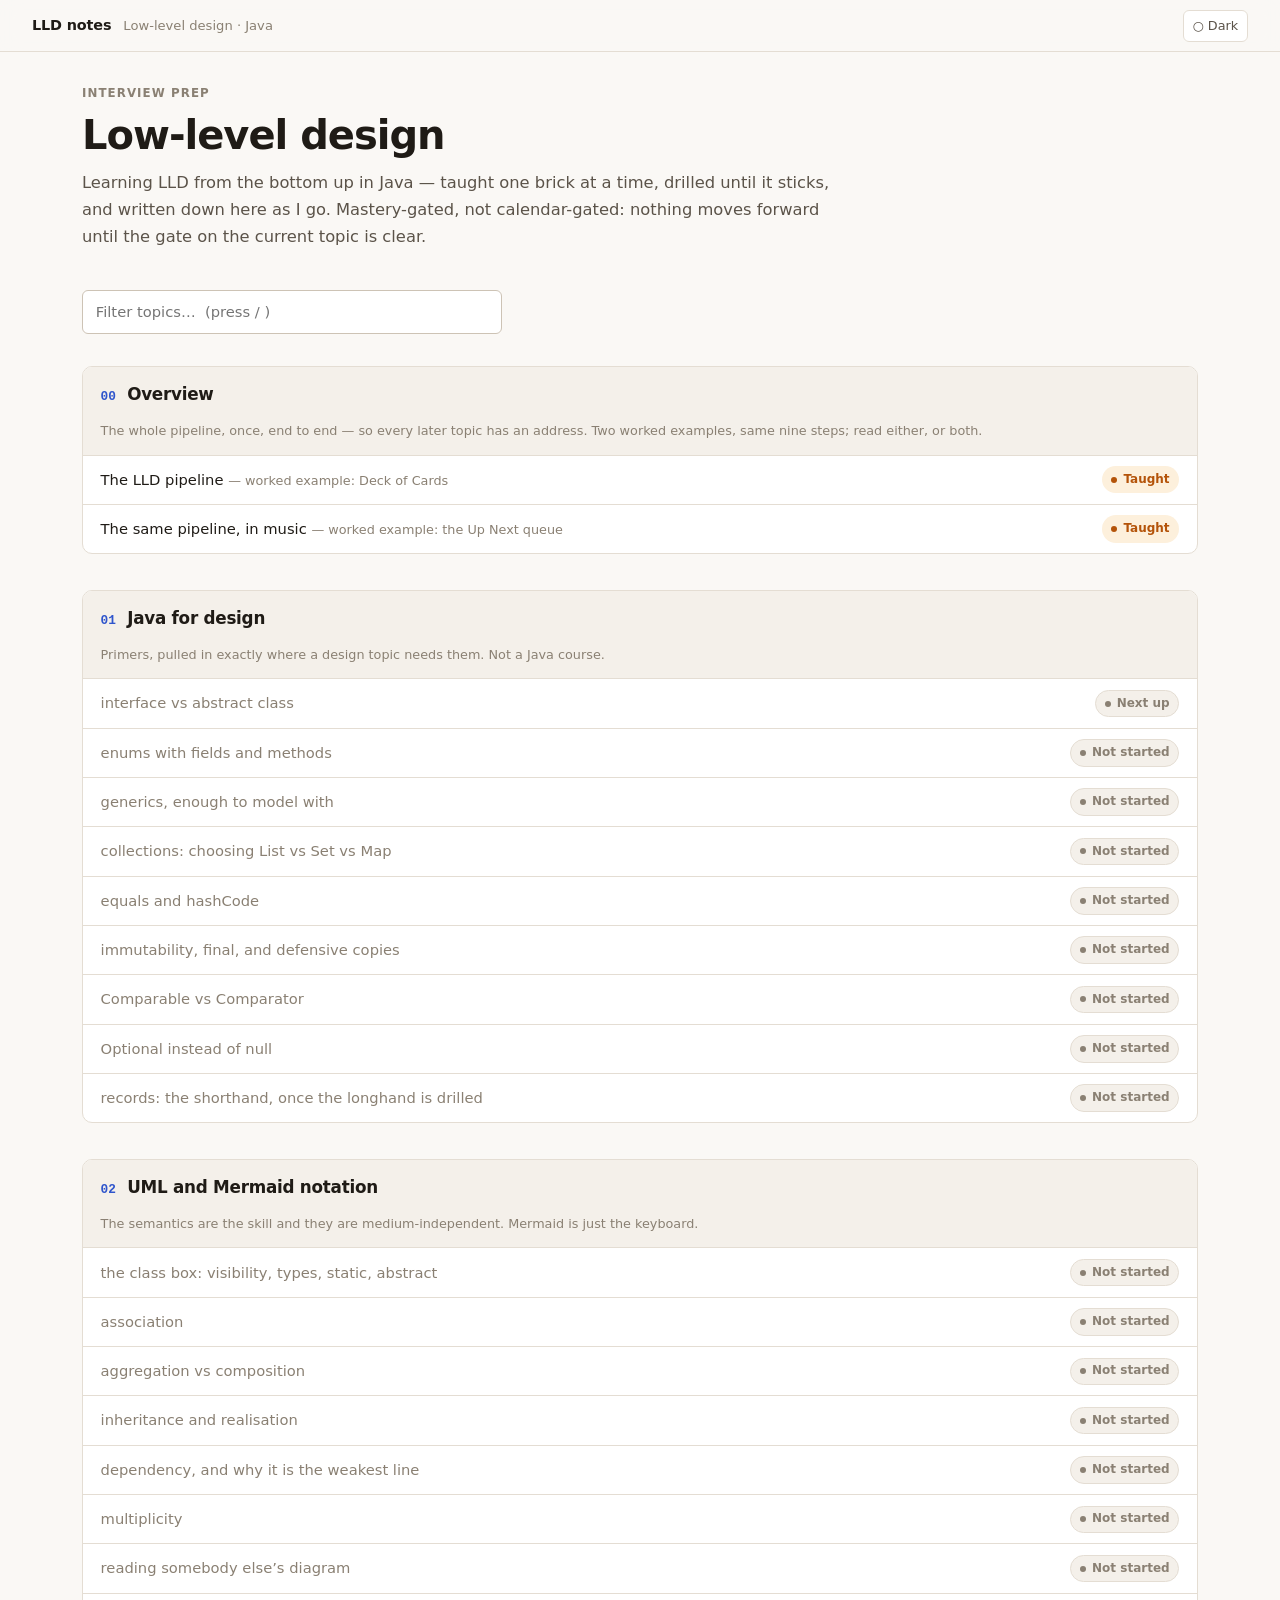
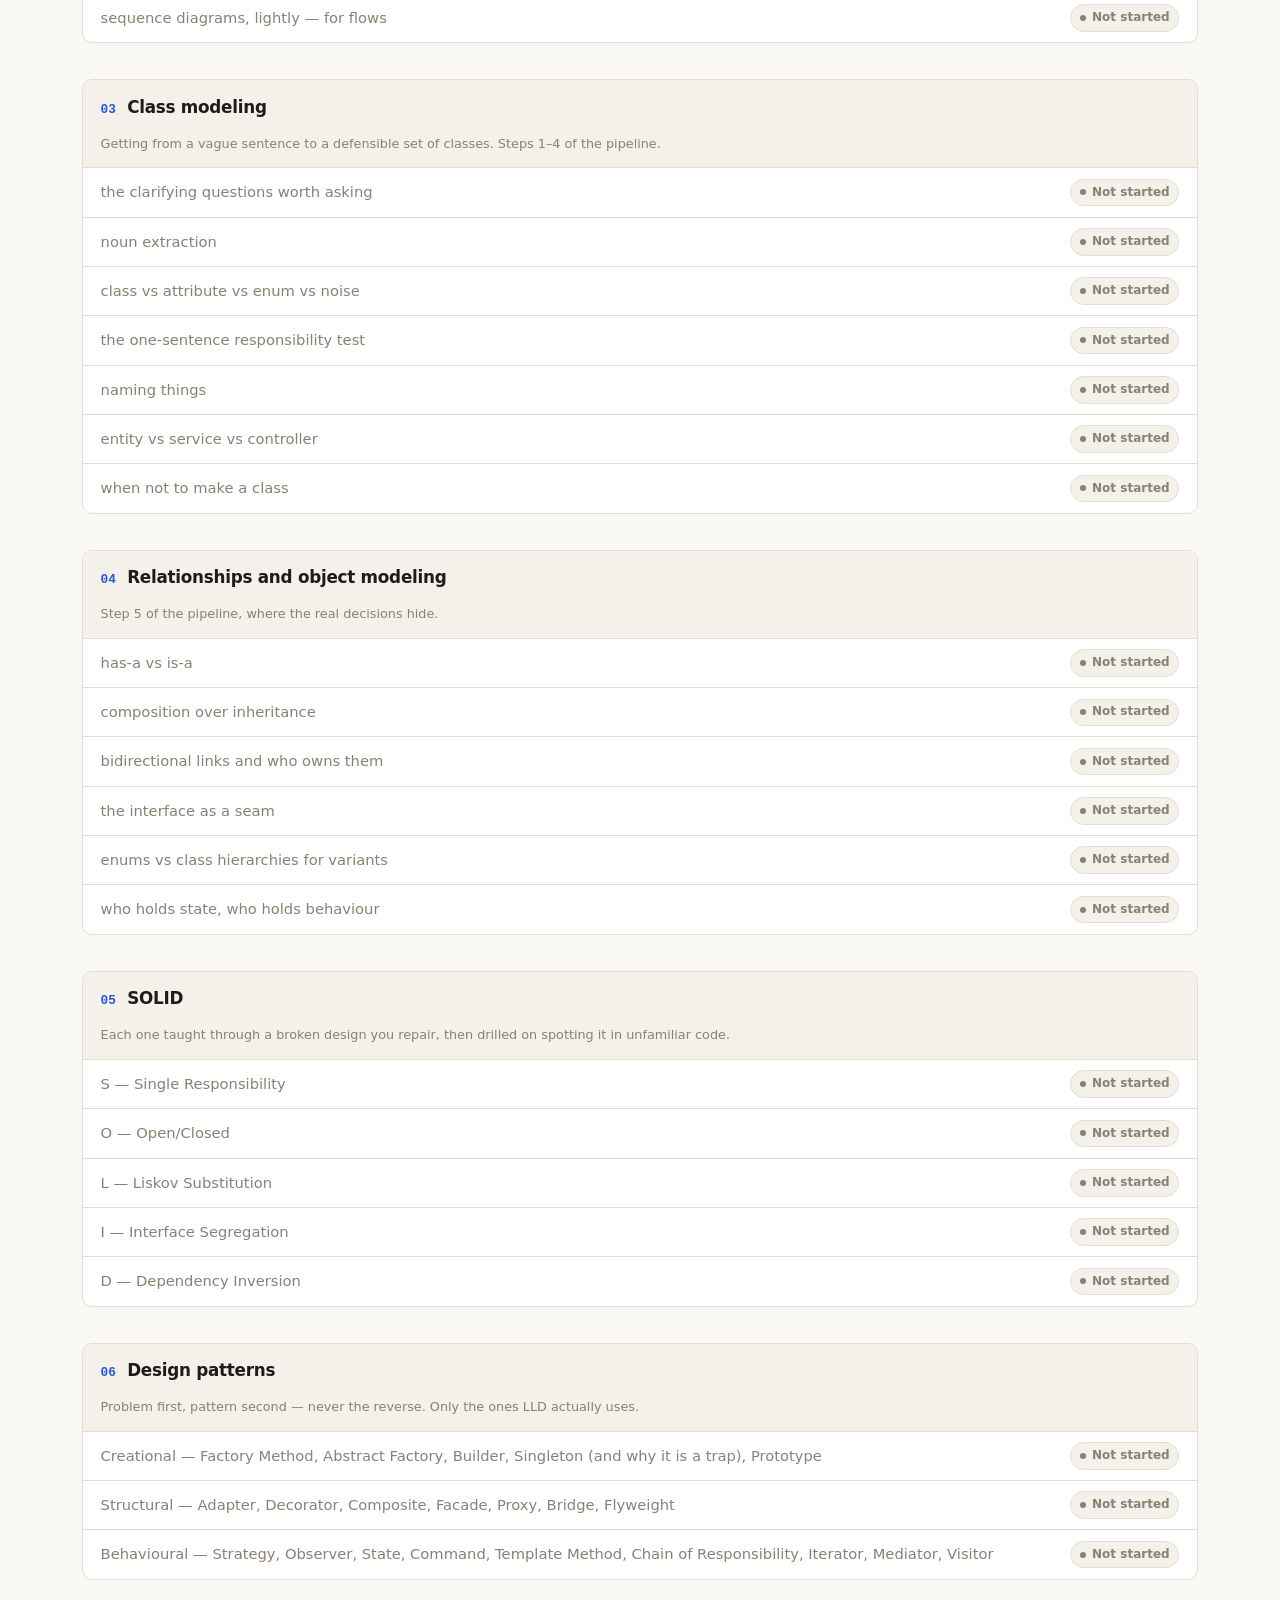
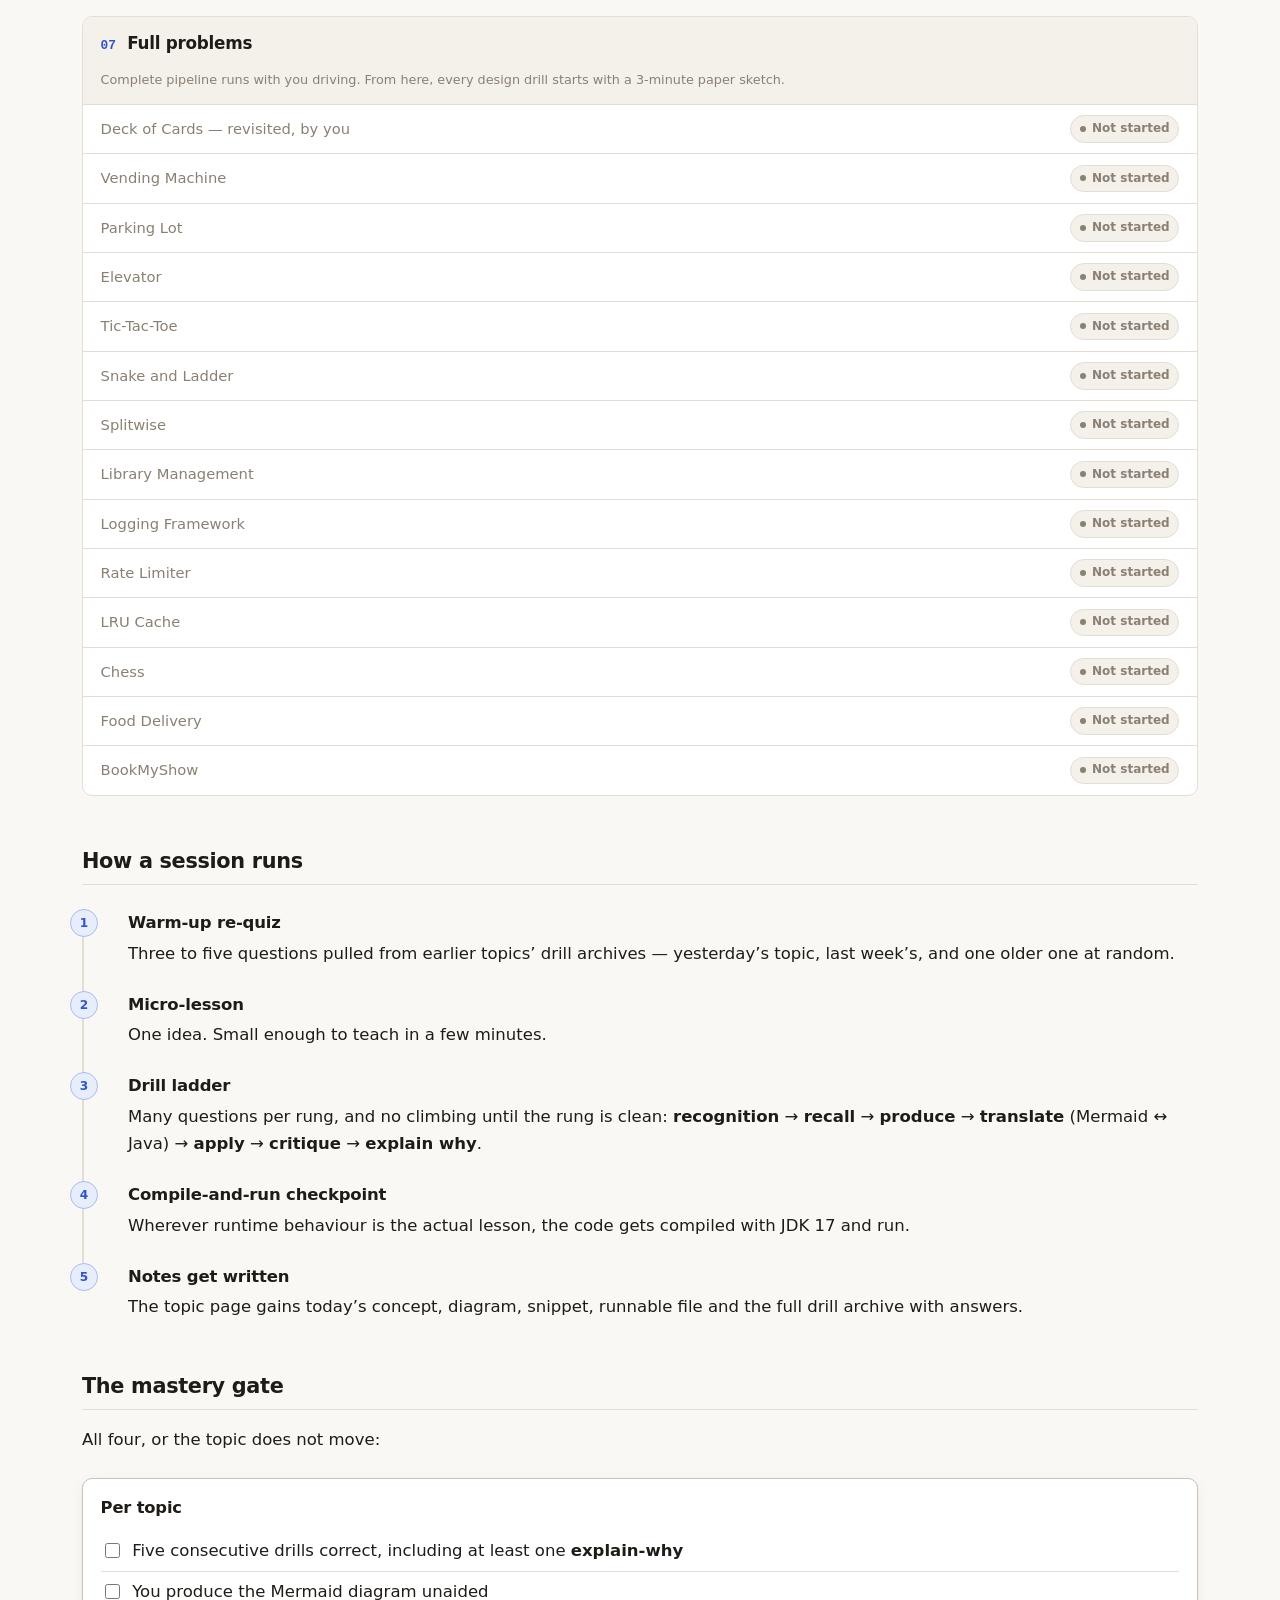
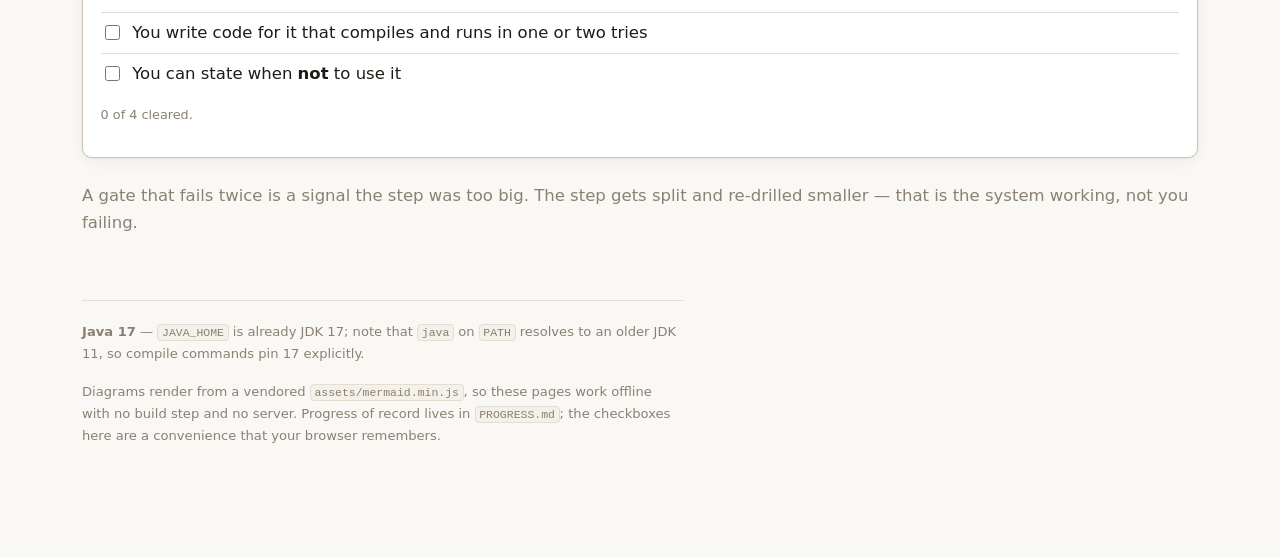
==== interview-prep/system-design/index.html @ ef67a113 "Add LLD notes as a static site Low-level design notes in Java, written to be read offline and served" ====
<!DOCTYPE html>
<html lang="en">
<head>
<meta charset="utf-8">
<meta name="viewport" content="width=device-width, initial-scale=1">
<title>LLD Notes</title>
<link rel="stylesheet" href="assets/notes.css">
</head>
<body>

<nav class="topbar">
  <a class="home" href="index.html">LLD notes</a>
  <span class="crumb">Low-level design &middot; Java</span>
  <span class="spacer"></span>
  <button class="iconbtn" data-theme-toggle type="button">&#9675; Dark</button>
</nav>

<div class="wrap">

  <header class="hero">
    <div class="eyebrow">Interview prep</div>
    <h1>Low-level design</h1>
    <p>Learning LLD from the bottom up in Java &mdash; taught one brick at a time, drilled until it
    sticks, and written down here as I go. Mastery-gated, not calendar-gated: nothing moves forward
    until the gate on the current topic is clear.</p>
  </header>

  <div class="searchwrap">
    <input type="search" id="topicSearch" placeholder="Filter topics&hellip;  (press / )" autocomplete="off">
  </div>
  <p class="search-empty">No topic matches that.</p>

  <section class="module">
    <header>
      <span class="mnum">00</span>
      <h2 id="overview">Overview</h2>
      <span class="mnote">The whole pipeline, once, end to end &mdash; so every later topic has an address. Two worked examples, same nine steps; read either, or both.</span>
    </header>
    <ul class="topics">
      <li>
        <a href="00-overview/lld-process-map.html">
          <span class="tname">The LLD pipeline <span class="tnote">&mdash; worked example: Deck of Cards</span></span>
          <span class="chip chip-learning">Taught</span>
        </a>
      </li>
      <li>
        <a href="00-overview/music-queue.html">
          <span class="tname">The same pipeline, in music <span class="tnote">&mdash; worked example: the Up Next queue</span></span>
          <span class="chip chip-learning">Taught</span>
        </a>
      </li>
    </ul>
  </section>

  <section class="module">
    <header>
      <span class="mnum">01</span>
      <h2 id="java-for-design">Java for design</h2>
      <span class="mnote">Primers, pulled in exactly where a design topic needs them. Not a Java course.</span>
    </header>
    <ul class="topics">
      <li><span class="pending"><span class="tname">interface vs abstract class</span><span class="chip chip-todo">Next up</span></span></li>
      <li><span class="pending"><span class="tname">enums with fields and methods</span><span class="chip chip-todo">Not started</span></span></li>
      <li><span class="pending"><span class="tname">generics, enough to model with</span><span class="chip chip-todo">Not started</span></span></li>
      <li><span class="pending"><span class="tname">collections: choosing List vs Set vs Map</span><span class="chip chip-todo">Not started</span></span></li>
      <li><span class="pending"><span class="tname">equals and hashCode</span><span class="chip chip-todo">Not started</span></span></li>
      <li><span class="pending"><span class="tname">immutability, final, and defensive copies</span><span class="chip chip-todo">Not started</span></span></li>
      <li><span class="pending"><span class="tname">Comparable vs Comparator</span><span class="chip chip-todo">Not started</span></span></li>
      <li><span class="pending"><span class="tname">Optional instead of null</span><span class="chip chip-todo">Not started</span></span></li>
      <li><span class="pending"><span class="tname">records: the shorthand, once the longhand is drilled</span><span class="chip chip-todo">Not started</span></span></li>
    </ul>
  </section>

  <section class="module">
    <header>
      <span class="mnum">02</span>
      <h2 id="uml-and-mermaid-notation">UML and Mermaid notation</h2>
      <span class="mnote">The semantics are the skill and they are medium-independent. Mermaid is just the keyboard.</span>
    </header>
    <ul class="topics">
      <li><span class="pending"><span class="tname">the class box: visibility, types, static, abstract</span><span class="chip chip-todo">Not started</span></span></li>
      <li><span class="pending"><span class="tname">association</span><span class="chip chip-todo">Not started</span></span></li>
      <li><span class="pending"><span class="tname">aggregation vs composition</span><span class="chip chip-todo">Not started</span></span></li>
      <li><span class="pending"><span class="tname">inheritance and realisation</span><span class="chip chip-todo">Not started</span></span></li>
      <li><span class="pending"><span class="tname">dependency, and why it is the weakest line</span><span class="chip chip-todo">Not started</span></span></li>
      <li><span class="pending"><span class="tname">multiplicity</span><span class="chip chip-todo">Not started</span></span></li>
      <li><span class="pending"><span class="tname">reading somebody else&rsquo;s diagram</span><span class="chip chip-todo">Not started</span></span></li>
      <li><span class="pending"><span class="tname">sequence diagrams, lightly &mdash; for flows</span><span class="chip chip-todo">Not started</span></span></li>
    </ul>
  </section>

  <section class="module">
    <header>
      <span class="mnum">03</span>
      <h2 id="class-modeling">Class modeling</h2>
      <span class="mnote">Getting from a vague sentence to a defensible set of classes. Steps 1&ndash;4 of the pipeline.</span>
    </header>
    <ul class="topics">
      <li><span class="pending"><span class="tname">the clarifying questions worth asking</span><span class="chip chip-todo">Not started</span></span></li>
      <li><span class="pending"><span class="tname">noun extraction</span><span class="chip chip-todo">Not started</span></span></li>
      <li><span class="pending"><span class="tname">class vs attribute vs enum vs noise</span><span class="chip chip-todo">Not started</span></span></li>
      <li><span class="pending"><span class="tname">the one-sentence responsibility test</span><span class="chip chip-todo">Not started</span></span></li>
      <li><span class="pending"><span class="tname">naming things</span><span class="chip chip-todo">Not started</span></span></li>
      <li><span class="pending"><span class="tname">entity vs service vs controller</span><span class="chip chip-todo">Not started</span></span></li>
      <li><span class="pending"><span class="tname">when not to make a class</span><span class="chip chip-todo">Not started</span></span></li>
    </ul>
  </section>

  <section class="module">
    <header>
      <span class="mnum">04</span>
      <h2 id="relationships-and-object-modeling">Relationships and object modeling</h2>
      <span class="mnote">Step 5 of the pipeline, where the real decisions hide.</span>
    </header>
    <ul class="topics">
      <li><span class="pending"><span class="tname">has-a vs is-a</span><span class="chip chip-todo">Not started</span></span></li>
      <li><span class="pending"><span class="tname">composition over inheritance</span><span class="chip chip-todo">Not started</span></span></li>
      <li><span class="pending"><span class="tname">bidirectional links and who owns them</span><span class="chip chip-todo">Not started</span></span></li>
      <li><span class="pending"><span class="tname">the interface as a seam</span><span class="chip chip-todo">Not started</span></span></li>
      <li><span class="pending"><span class="tname">enums vs class hierarchies for variants</span><span class="chip chip-todo">Not started</span></span></li>
      <li><span class="pending"><span class="tname">who holds state, who holds behaviour</span><span class="chip chip-todo">Not started</span></span></li>
    </ul>
  </section>

  <section class="module">
    <header>
      <span class="mnum">05</span>
      <h2 id="solid">SOLID</h2>
      <span class="mnote">Each one taught through a broken design you repair, then drilled on spotting it in unfamiliar code.</span>
    </header>
    <ul class="topics">
      <li><span class="pending"><span class="tname">S &mdash; Single Responsibility</span><span class="chip chip-todo">Not started</span></span></li>
      <li><span class="pending"><span class="tname">O &mdash; Open/Closed</span><span class="chip chip-todo">Not started</span></span></li>
      <li><span class="pending"><span class="tname">L &mdash; Liskov Substitution</span><span class="chip chip-todo">Not started</span></span></li>
      <li><span class="pending"><span class="tname">I &mdash; Interface Segregation</span><span class="chip chip-todo">Not started</span></span></li>
      <li><span class="pending"><span class="tname">D &mdash; Dependency Inversion</span><span class="chip chip-todo">Not started</span></span></li>
    </ul>
  </section>

  <section class="module">
    <header>
      <span class="mnum">06</span>
      <h2 id="design-patterns">Design patterns</h2>
      <span class="mnote">Problem first, pattern second &mdash; never the reverse. Only the ones LLD actually uses.</span>
    </header>
    <ul class="topics">
      <li><span class="pending"><span class="tname">Creational &mdash; Factory Method, Abstract Factory, Builder, Singleton (and why it is a trap), Prototype</span><span class="chip chip-todo">Not started</span></span></li>
      <li><span class="pending"><span class="tname">Structural &mdash; Adapter, Decorator, Composite, Facade, Proxy, Bridge, Flyweight</span><span class="chip chip-todo">Not started</span></span></li>
      <li><span class="pending"><span class="tname">Behavioural &mdash; Strategy, Observer, State, Command, Template Method, Chain of Responsibility, Iterator, Mediator, Visitor</span><span class="chip chip-todo">Not started</span></span></li>
    </ul>
  </section>

  <section class="module">
    <header>
      <span class="mnum">07</span>
      <h2 id="full-problems">Full problems</h2>
      <span class="mnote">Complete pipeline runs with you driving. From here, every design drill starts with a 3-minute paper sketch.</span>
    </header>
    <ul class="topics">
      <li><span class="pending"><span class="tname">Deck of Cards &mdash; revisited, by you</span><span class="chip chip-todo">Not started</span></span></li>
      <li><span class="pending"><span class="tname">Vending Machine</span><span class="chip chip-todo">Not started</span></span></li>
      <li><span class="pending"><span class="tname">Parking Lot</span><span class="chip chip-todo">Not started</span></span></li>
      <li><span class="pending"><span class="tname">Elevator</span><span class="chip chip-todo">Not started</span></span></li>
      <li><span class="pending"><span class="tname">Tic-Tac-Toe</span><span class="chip chip-todo">Not started</span></span></li>
      <li><span class="pending"><span class="tname">Snake and Ladder</span><span class="chip chip-todo">Not started</span></span></li>
      <li><span class="pending"><span class="tname">Splitwise</span><span class="chip chip-todo">Not started</span></span></li>
      <li><span class="pending"><span class="tname">Library Management</span><span class="chip chip-todo">Not started</span></span></li>
      <li><span class="pending"><span class="tname">Logging Framework</span><span class="chip chip-todo">Not started</span></span></li>
      <li><span class="pending"><span class="tname">Rate Limiter</span><span class="chip chip-todo">Not started</span></span></li>
      <li><span class="pending"><span class="tname">LRU Cache</span><span class="chip chip-todo">Not started</span></span></li>
      <li><span class="pending"><span class="tname">Chess</span><span class="chip chip-todo">Not started</span></span></li>
      <li><span class="pending"><span class="tname">Food Delivery</span><span class="chip chip-todo">Not started</span></span></li>
      <li><span class="pending"><span class="tname">BookMyShow</span><span class="chip chip-todo">Not started</span></span></li>
    </ul>
  </section>

  <h2 id="how-sessions-run">How a session runs</h2>

  <ol class="steps">
    <li>
      <span class="step-name">Warm-up re-quiz</span>
      Three to five questions pulled from earlier topics&rsquo; drill archives &mdash; yesterday&rsquo;s
      topic, last week&rsquo;s, and one older one at random.
    </li>
    <li>
      <span class="step-name">Micro-lesson</span>
      One idea. Small enough to teach in a few minutes.
    </li>
    <li>
      <span class="step-name">Drill ladder</span>
      Many questions per rung, and no climbing until the rung is clean:
      <strong>recognition</strong> &rarr; <strong>recall</strong> &rarr; <strong>produce</strong>
      &rarr; <strong>translate</strong> (Mermaid &harr; Java) &rarr; <strong>apply</strong>
      &rarr; <strong>critique</strong> &rarr; <strong>explain why</strong>.
    </li>
    <li>
      <span class="step-name">Compile-and-run checkpoint</span>
      Wherever runtime behaviour is the actual lesson, the code gets compiled with JDK 17 and run.
    </li>
    <li>
      <span class="step-name">Notes get written</span>
      The topic page gains today&rsquo;s concept, diagram, snippet, runnable file and the full drill
      archive with answers.
    </li>
  </ol>

  <h2 id="mastery-gate">The mastery gate</h2>

  <p>All four, or the topic does not move:</p>

  <div class="gate">
    <h3>Per topic</h3>
    <ul>
      <li><input type="checkbox" id="g1"><label for="g1">Five consecutive drills correct, including at least one <strong>explain-why</strong></label></li>
      <li><input type="checkbox" id="g2"><label for="g2">You produce the Mermaid diagram unaided</label></li>
      <li><input type="checkbox" id="g3"><label for="g3">You write code for it that compiles and runs in one or two tries</label></li>
      <li><input type="checkbox" id="g4"><label for="g4">You can state when <strong>not</strong> to use it</label></li>
    </ul>
    <p class="gate-state"></p>
  </div>

  <p class="muted">A gate that fails twice is a signal the step was too big. The step gets split and
  re-drilled smaller &mdash; that is the system working, not you failing.</p>

  <div class="footer">
    <p><strong>Java 17</strong> &mdash; <code>JAVA_HOME</code> is already JDK 17; note that
    <code>java</code> on <code>PATH</code> resolves to an older JDK 11, so compile commands pin
    17 explicitly.</p>
    <p>Diagrams render from a vendored <code>assets/mermaid.min.js</code>, so these pages work
    offline with no build step and no server. Progress of record lives in <code>PROGRESS.md</code>;
    the checkboxes here are a convenience that your browser remembers.</p>
  </div>

</div>

<script src="assets/mermaid.min.js"></script>
<script src="assets/notes.js"></script>
</body>
</html>
---- interview-prep/system-design/assets/notes.css ----
/* ============================================================
   LLD notes - shared stylesheet
   One file for every page. Light + dark. No build step.
   ============================================================ */

:root {
  --bg:            #faf8f5;
  --surface:       #ffffff;
  --surface-2:     #f4f0ea;
  --surface-3:     #ebe5dc;
  --border:        #e4ddd3;
  --border-strong: #cdc3b5;
  --text:          #1f1b16;
  --text-2:        #5b5349;
  --text-3:        #8a8073;
  --accent:        #2f55cc;
  --accent-line:   #a9bcf0;
  --accent-soft:   #e8edfc;

  --ok:            #15803d;
  --ok-soft:       #e3f5e8;
  --warn:          #b45309;
  --warn-soft:     #fdf0dc;
  --bad:           #b91c1c;
  --bad-soft:      #fbe8e8;
  --info:          #2563eb;
  --info-soft:     #e6eefc;

  --tok-key: #a626a4;
  --tok-str: #0a7d48;
  --tok-typ: #b36000;
  --tok-ann: #4078f2;
  --tok-num: #986801;

  --font-sans:  -apple-system, BlinkMacSystemFont, "Segoe UI Variable Text", "Segoe UI", system-ui, sans-serif;
  --font-serif: "Iowan Old Style", "Palatino Linotype", Georgia, serif;
  --font-mono:  "Cascadia Code", "Cascadia Mono", Consolas, "SF Mono", Menlo, monospace;

  --radius:   10px;
  --radius-s: 6px;
  --shadow:   0 1px 2px rgba(31, 27, 22, .05), 0 4px 14px rgba(31, 27, 22, .05);
  --measure:  72ch;
}

/* dark palette, shared by the auto and the explicit case */
@media (prefers-color-scheme: dark) {
  :root:not([data-theme="light"]) {
    --bg:            #14161b;
    --surface:       #1a1d23;
    --surface-2:     #21252c;
    --surface-3:     #2a2f38;
    --border:        #2d333d;
    --border-strong: #414957;
    --text:          #e9e7e4;
    --text-2:        #a8afba;
    --text-3:        #79818e;
    --accent:        #8fb0ff;
    --accent-line:   #3b4a6e;
    --accent-soft:   #1e2740;

    --ok:            #6ee7a0;
    --ok-soft:       #14271c;
    --warn:          #fbbf52;
    --warn-soft:     #2b2113;
    --bad:           #fca5a5;
    --bad-soft:      #2c1818;
    --info:          #93b4fd;
    --info-soft:     #1a2338;

    --tok-key: #d9a2f5;
    --tok-str: #8ddba4;
    --tok-typ: #f0b67a;
    --tok-ann: #8fb0ff;
    --tok-num: #e5c07b;

    --shadow: 0 1px 2px rgba(0, 0, 0, .3), 0 4px 14px rgba(0, 0, 0, .25);
  }
}

:root[data-theme="dark"] {
  --bg:            #14161b;
  --surface:       #1a1d23;
  --surface-2:     #21252c;
  --surface-3:     #2a2f38;
  --border:        #2d333d;
  --border-strong: #414957;
  --text:          #e9e7e4;
  --text-2:        #a8afba;
  --text-3:        #79818e;
  --accent:        #8fb0ff;
  --accent-line:   #3b4a6e;
  --accent-soft:   #1e2740;

  --ok:            #6ee7a0;
  --ok-soft:       #14271c;
  --warn:          #fbbf52;
  --warn-soft:     #2b2113;
  --bad:           #fca5a5;
  --bad-soft:      #2c1818;
  --info:          #93b4fd;
  --info-soft:     #1a2338;

  --tok-key: #d9a2f5;
  --tok-str: #8ddba4;
  --tok-typ: #f0b67a;
  --tok-ann: #8fb0ff;
  --tok-num: #e5c07b;

  --shadow: 0 1px 2px rgba(0, 0, 0, .3), 0 4px 14px rgba(0, 0, 0, .25);
}

* { box-sizing: border-box; }

html {
  -webkit-text-size-adjust: 100%;
  scroll-padding-top: 5rem;
}

@media (prefers-reduced-motion: no-preference) {
  html { scroll-behavior: smooth; }
}

body {
  margin: 0;
  background: var(--bg);
  color: var(--text);
  font-family: var(--font-sans);
  font-size: 16.5px;
  line-height: 1.65;
  -webkit-font-smoothing: antialiased;
}

/* ---------- top bar ---------- */

.topbar {
  position: sticky;
  top: 0;
  z-index: 50;
  display: flex;
  align-items: center;
  gap: .75rem;
  padding: .6rem clamp(1rem, 4vw, 2rem);
  background: var(--bg);
  border-bottom: 1px solid var(--border);
}

@supports (backdrop-filter: blur(10px)) {
  .topbar {
    background: color-mix(in srgb, var(--bg) 85%, transparent);
    backdrop-filter: blur(10px);
  }
}

.topbar .home {
  font-weight: 650;
  font-size: .9rem;
  color: var(--text);
  text-decoration: none;
  letter-spacing: -.01em;
  white-space: nowrap;
}
.topbar .home:hover { color: var(--accent); }

.topbar .crumb {
  font-size: .82rem;
  color: var(--text-3);
  min-width: 0;
  overflow: hidden;
  text-overflow: ellipsis;
  white-space: nowrap;
}
.topbar .spacer { flex: 1; }

.iconbtn {
  display: inline-flex;
  align-items: center;
  justify-content: center;
  gap: .35rem;
  height: 32px;
  min-width: 32px;
  padding: 0 .55rem;
  font: inherit;
  font-size: .8rem;
  color: var(--text-2);
  background: var(--surface);
  border: 1px solid var(--border);
  border-radius: var(--radius-s);
  cursor: pointer;
}
.iconbtn:hover { color: var(--text); border-color: var(--border-strong); }

/* ---------- page shell ---------- */

.wrap {
  max-width: 1180px;
  margin: 0 auto;
  padding: 2rem clamp(1rem, 4vw, 2rem) 6rem;
}

.topic-layout { display: block; }

@media (min-width: 1040px) {
  .topic-layout {
    display: grid;
    grid-template-columns: minmax(0, 1fr) 210px;
    gap: 3rem;
    align-items: start;
  }
}

.content { min-width: 0; max-width: var(--measure); }

/* ---------- page header ---------- */

.page-head { margin-bottom: 2.5rem; }

.eyebrow {
  font-size: .74rem;
  font-weight: 650;
  letter-spacing: .09em;
  text-transform: uppercase;
  color: var(--text-3);
  margin-bottom: .5rem;
}

h1 {
  font-size: clamp(1.75rem, 4.5vw, 2.5rem);
  line-height: 1.15;
  letter-spacing: -.025em;
  font-weight: 680;
  margin: 0 0 .75rem;
}

.meta-row {
  display: flex;
  flex-wrap: wrap;
  align-items: center;
  gap: .5rem .75rem;
  font-size: .82rem;
  color: var(--text-3);
}

/* ---------- status chips ---------- */

.chip {
  display: inline-flex;
  align-items: center;
  gap: .38rem;
  padding: .18rem .55rem;
  font-size: .75rem;
  font-weight: 600;
  border-radius: 100px;
  border: 1px solid transparent;
  white-space: nowrap;
}
.chip::before {
  content: "";
  width: 6px;
  height: 6px;
  border-radius: 50%;
  background: currentColor;
}
.chip-todo     { color: var(--text-3); background: var(--surface-2); border-color: var(--border); }
.chip-learning { color: var(--warn);   background: var(--warn-soft); }
.chip-drilled  { color: var(--info);   background: var(--info-soft); }
.chip-mastered { color: var(--ok);     background: var(--ok-soft); }

/* ---------- prose ---------- */

h2 {
  font-size: 1.3rem;
  font-weight: 660;
  letter-spacing: -.015em;
  margin: 3rem 0 1rem;
  padding-bottom: .4rem;
  border-bottom: 1px solid var(--border);
  scroll-margin-top: 5rem;
}
h2 .num {
  display: inline-block;
  min-width: 1.5rem;
  color: var(--text-3);
  font-variant-numeric: tabular-nums;
  font-weight: 600;
}

h3 {
  font-size: 1.02rem;
  font-weight: 650;
  margin: 2rem 0 .6rem;
  letter-spacing: -.01em;
}

p { margin: 0 0 1rem; }

a { color: var(--accent); text-decoration-thickness: 1px; text-underline-offset: 2px; }

strong { font-weight: 650; }

ul, ol { margin: 0 0 1rem; padding-left: 1.4rem; }
li { margin-bottom: .4rem; }
li > ul, li > ol { margin-top: .4rem; }

hr { border: 0; border-top: 1px solid var(--border); margin: 2.5rem 0; }

code {
  font-family: var(--font-mono);
  font-size: .875em;
  background: var(--surface-2);
  border: 1px solid var(--border);
  border-radius: 4px;
  padding: .08em .32em;
  word-break: break-word;
}

/* the opening "why this exists" lede */
.lede {
  font-family: var(--font-serif);
  font-size: 1.14rem;
  line-height: 1.6;
  color: var(--text-2);
  border-left: 3px solid var(--accent);
  padding: .1rem 0 .1rem 1.1rem;
  margin: 0 0 1.5rem;
}
.lede p:last-child { margin-bottom: 0; }

/* ---------- callouts ---------- */

.callout {
  border: 1px solid var(--border);
  border-left: 3px solid var(--text-3);
  border-radius: var(--radius-s);
  background: var(--surface);
  padding: .9rem 1.1rem;
  margin: 1.5rem 0;
  font-size: .95rem;
}
.callout > :first-child { margin-top: 0; }
.callout > :last-child { margin-bottom: 0; }
.callout .label {
  display: block;
  font-size: .72rem;
  font-weight: 700;
  letter-spacing: .07em;
  text-transform: uppercase;
  margin-bottom: .35rem;
}
.callout-key  { border-left-color: var(--accent); background: var(--accent-soft); }
.callout-key .label { color: var(--accent); }
.callout-warn { border-left-color: var(--warn); background: var(--warn-soft); }
.callout-warn .label { color: var(--warn); }
.callout-bad  { border-left-color: var(--bad); background: var(--bad-soft); }
.callout-bad .label { color: var(--bad); }
.callout-ok   { border-left-color: var(--ok); background: var(--ok-soft); }
.callout-ok .label { color: var(--ok); }

/* ---------- code blocks ---------- */

.code-block {
  margin: 1.5rem 0;
  border: 1px solid var(--border);
  border-radius: var(--radius);
  overflow: hidden;
  background: var(--surface-2);
}

.code-head {
  display: flex;
  align-items: center;
  gap: .6rem;
  padding: .45rem .75rem;
  background: var(--surface-3);
  border-bottom: 1px solid var(--border);
  font-size: .76rem;
  color: var(--text-2);
}
.code-head .fname { font-family: var(--font-mono); font-weight: 600; color: var(--text); }
.code-head .spacer { flex: 1; }
.code-head a { font-size: .74rem; }

.code-block pre {
  margin: 0;
  padding: .9rem 1rem;
  overflow-x: auto;
  font-family: var(--font-mono);
  font-size: .845rem;
  line-height: 1.6;
  tab-size: 2;
}
.code-block pre code {
  background: none;
  border: 0;
  padding: 0;
  font-size: inherit;
  white-space: pre;
}

.copy-btn {
  font: inherit;
  font-size: .72rem;
  color: var(--text-2);
  background: var(--surface);
  border: 1px solid var(--border);
  border-radius: 4px;
  padding: .1rem .4rem;
  cursor: pointer;
}
.copy-btn:hover { color: var(--text); border-color: var(--border-strong); }

/* minimal java syntax colouring, applied by notes.js */
.tok-key { color: var(--tok-key); font-weight: 600; }
.tok-str { color: var(--tok-str); }
.tok-com { color: var(--text-3); font-style: italic; }
.tok-typ { color: var(--tok-typ); }
.tok-ann { color: var(--tok-ann); }
.tok-num { color: var(--tok-num); }

/* terminal output - fixed dark, it is a terminal */
.term {
  margin: 1.5rem 0;
  border-radius: var(--radius);
  border: 1px solid var(--border-strong);
  background: #14161b;
  color: #e9e7e4;
  overflow: hidden;
}
.term .code-head {
  background: #21252c;
  border-color: #2d333d;
  color: #a8afba;
}
.term .code-head .fname { color: #e9e7e4; }
.term pre {
  margin: 0;
  padding: .9rem 1rem;
  overflow-x: auto;
  font-family: var(--font-mono);
  font-size: .82rem;
  line-height: 1.55;
}

/* ---------- mermaid ---------- */

.diagram {
  margin: 1.75rem 0;
  border: 1px solid var(--border);
  border-radius: var(--radius);
  background: var(--surface);
  box-shadow: var(--shadow);
  overflow: hidden;
}
.diagram .code-head { background: var(--surface-2); }
.diagram figcaption {
  padding: .55rem .9rem;
  border-top: 1px solid var(--border);
  font-size: .8rem;
  color: var(--text-3);
  background: var(--surface-2);
}
.mermaid {
  padding: 1.25rem .75rem;
  text-align: center;
  overflow-x: auto;
}
.mermaid svg { max-width: 100%; height: auto; }
.mermaid[data-state="pending"],
.mermaid[data-state="failed"] {
  color: var(--text-3);
  font-size: .85rem;
  font-family: var(--font-mono);
}
.mermaid-src { border-top: 1px dashed var(--border); }
.mermaid-src summary {
  padding: .45rem .9rem;
  font-size: .76rem;
  color: var(--text-3);
  cursor: pointer;
  background: var(--surface-2);
}
.mermaid-src pre {
  margin: 0;
  padding: .75rem .9rem;
  background: var(--surface-2);
  font-family: var(--font-mono);
  font-size: .8rem;
  overflow-x: auto;
}

/* ---------- step list, the process pipeline ---------- */

.steps { list-style: none; padding: 0; margin: 1.5rem 0; counter-reset: step; }
.steps > li {
  position: relative;
  counter-increment: step;
  padding: 0 0 1.5rem 2.75rem;
  margin: 0;
  border-left: 2px solid var(--border);
}
.steps > li:last-child { border-left-color: transparent; padding-bottom: 0; }
.steps > li::before {
  content: counter(step);
  position: absolute;
  left: -14px;
  top: 0;
  width: 26px;
  height: 26px;
  display: grid;
  place-items: center;
  font-size: .76rem;
  font-weight: 700;
  font-variant-numeric: tabular-nums;
  color: var(--accent);
  background: var(--accent-soft);
  border: 1px solid var(--accent-line);
  border-radius: 50%;
}
.steps > li > .step-name {
  display: block;
  font-weight: 650;
  margin-bottom: .2rem;
  letter-spacing: -.01em;
}
.steps > li > .step-name .ask {
  font-weight: 400;
  color: var(--text-3);
  font-size: .9em;
}

/* ---------- drills ---------- */

.drill {
  border: 1px solid var(--border);
  border-radius: var(--radius);
  background: var(--surface);
  margin: 1rem 0;
  overflow: hidden;
}
.drill-q {
  display: flex;
  gap: .7rem;
  padding: .85rem 1rem;
  align-items: flex-start;
}
.drill-q .tag {
  flex: none;
  font-size: .68rem;
  font-weight: 700;
  letter-spacing: .05em;
  text-transform: uppercase;
  color: var(--text-3);
  background: var(--surface-2);
  border: 1px solid var(--border);
  border-radius: 4px;
  padding: .12rem .35rem;
  margin-top: .15rem;
  white-space: nowrap;
}
.drill-q .qtext { min-width: 0; flex: 1; }
.drill-q .qtext > :first-child { margin-top: 0; }
.drill-q .qtext > :last-child { margin-bottom: 0; }
.drill-q .mark { flex: none; font-size: .95rem; }

.drill details { border-top: 1px dashed var(--border); }
.drill details summary {
  padding: .5rem 1rem;
  font-size: .8rem;
  font-weight: 600;
  color: var(--accent);
  cursor: pointer;
  background: var(--surface-2);
  list-style: none;
}
.drill details summary::-webkit-details-marker { display: none; }
.drill details summary::before { content: "\25B8\00a0\00a0"; }
.drill details[open] summary::before { content: "\25BE\00a0\00a0"; }
.drill details[open] summary { color: var(--text-2); }
.drill .answer {
  padding: .9rem 1rem;
  font-size: .95rem;
  background: var(--surface);
}
.drill .answer > :first-child { margin-top: 0; }
.drill .answer > :last-child { margin-bottom: 0; }

.drill-tally {
  display: flex;
  align-items: center;
  gap: .75rem;
  flex-wrap: wrap;
  font-size: .82rem;
  color: var(--text-2);
  background: var(--surface-2);
  border: 1px solid var(--border);
  border-radius: var(--radius-s);
  padding: .5rem .8rem;
  margin: 1.25rem 0;
}

.session-label {
  font-size: .76rem;
  font-weight: 700;
  letter-spacing: .07em;
  text-transform: uppercase;
  color: var(--text-3);
  margin: 2rem 0 .75rem;
}

/* ---------- checklists / mastery gate ---------- */

.gate {
  border: 1px solid var(--border-strong);
  border-radius: var(--radius);
  background: var(--surface);
  padding: 1rem 1.1rem;
  margin: 1.5rem 0;
  box-shadow: var(--shadow);
}
.gate h3 { margin-top: 0; }
.gate ul { list-style: none; padding: 0; margin: 0; }
.gate li {
  display: flex;
  gap: .6rem;
  align-items: flex-start;
  padding: .4rem 0;
  border-bottom: 1px solid var(--border);
  margin: 0;
}
.gate li:last-child { border-bottom: 0; }
.gate input[type="checkbox"] {
  margin-top: .35rem;
  width: 15px;
  height: 15px;
  accent-color: var(--ok);
  flex: none;
  cursor: pointer;
}
.gate label { cursor: pointer; }
.gate li.done label { color: var(--text-3); text-decoration: line-through; }
.gate-state { font-size: .8rem; color: var(--text-3); margin-top: .6rem; }

/* ---------- tables ---------- */

.table-wrap { overflow-x: auto; margin: 1.5rem 0; }
table { width: 100%; border-collapse: collapse; font-size: .9rem; }
th, td {
  text-align: left;
  padding: .55rem .7rem;
  border-bottom: 1px solid var(--border);
  vertical-align: top;
}
th {
  font-size: .76rem;
  font-weight: 700;
  letter-spacing: .04em;
  text-transform: uppercase;
  color: var(--text-3);
  border-bottom: 1px solid var(--border-strong);
  white-space: nowrap;
}
tbody tr:hover { background: var(--surface-2); }

/* ---------- on-page TOC ---------- */

.toc {
  display: none;
  position: sticky;
  top: 4.5rem;
  font-size: .82rem;
}
@media (min-width: 1040px) { .toc { display: block; } }
.toc .toc-title {
  font-size: .7rem;
  font-weight: 700;
  letter-spacing: .08em;
  text-transform: uppercase;
  color: var(--text-3);
  margin-bottom: .6rem;
}
.toc ol { list-style: none; margin: 0; padding: 0; border-left: 1px solid var(--border); }
.toc li { margin: 0; }
.toc a {
  display: block;
  padding: .3rem 0 .3rem .7rem;
  margin-left: -1px;
  border-left: 2px solid transparent;
  color: var(--text-3);
  text-decoration: none;
  line-height: 1.35;
}
.toc a:hover { color: var(--text); }
.toc a.active { color: var(--accent); border-left-color: var(--accent); font-weight: 600; }

/* ---------- index page: curriculum map ---------- */

.hero { margin-bottom: 2.5rem; max-width: var(--measure); }
.hero p { color: var(--text-2); font-size: 1.02rem; }

.searchwrap { margin: 0 0 2rem; max-width: 420px; }
#topicSearch {
  width: 100%;
  font: inherit;
  font-size: .92rem;
  padding: .55rem .8rem;
  color: var(--text);
  background: var(--surface);
  border: 1px solid var(--border-strong);
  border-radius: var(--radius-s);
}
#topicSearch:focus { outline: 2px solid var(--accent); outline-offset: 1px; }
.search-empty { display: none; color: var(--text-3); font-size: .9rem; }

.module {
  margin-bottom: 2.25rem;
  border: 1px solid var(--border);
  border-radius: var(--radius);
  background: var(--surface);
  overflow: hidden;
}
.module > header {
  display: flex;
  align-items: baseline;
  gap: .7rem;
  flex-wrap: wrap;
  padding: .85rem 1.1rem;
  background: var(--surface-2);
  border-bottom: 1px solid var(--border);
}
.module > header .mnum {
  font-family: var(--font-mono);
  font-size: .8rem;
  font-weight: 700;
  color: var(--accent);
}
.module > header h2 {
  margin: 0;
  padding: 0;
  border: 0;
  font-size: 1.05rem;
}
.module > header .mnote { font-size: .8rem; color: var(--text-3); flex: 1 1 100%; }

.topics { list-style: none; margin: 0; padding: 0; }
.topics > li { border-bottom: 1px solid var(--border); margin: 0; }
.topics > li:last-child { border-bottom: 0; }
.topics a,
.topics .pending {
  display: flex;
  align-items: center;
  gap: .75rem;
  padding: .65rem 1.1rem;
  text-decoration: none;
  color: var(--text);
  font-size: .92rem;
}
.topics a:hover { background: var(--accent-soft); }
.topics .pending { color: var(--text-3); cursor: default; }
.topics .tname { flex: 1; min-width: 0; }
.topics .tnote { font-size: .8rem; color: var(--text-3); }

/* ---------- misc ---------- */

.kbd {
  font-family: var(--font-mono);
  font-size: .78em;
  background: var(--surface-2);
  border: 1px solid var(--border-strong);
  border-bottom-width: 2px;
  border-radius: 4px;
  padding: .05em .3em;
}

.muted { color: var(--text-3); }
.nowrap { white-space: nowrap; }

.footer {
  max-width: var(--measure);
  margin-top: 4rem;
  padding-top: 1.25rem;
  border-top: 1px solid var(--border);
  font-size: .82rem;
  color: var(--text-3);
}

.pager {
  display: flex;
  justify-content: space-between;
  gap: 1rem;
  margin-top: 3rem;
  padding-top: 1.5rem;
  border-top: 1px solid var(--border);
  font-size: .88rem;
}

@media print {
  .topbar, .toc, .copy-btn, .iconbtn { display: none !important; }
  body { background: #fff; color: #000; font-size: 11pt; }
  .drill details summary { display: none; }
  .drill details .answer { display: block; }
  a { color: #000; }
}
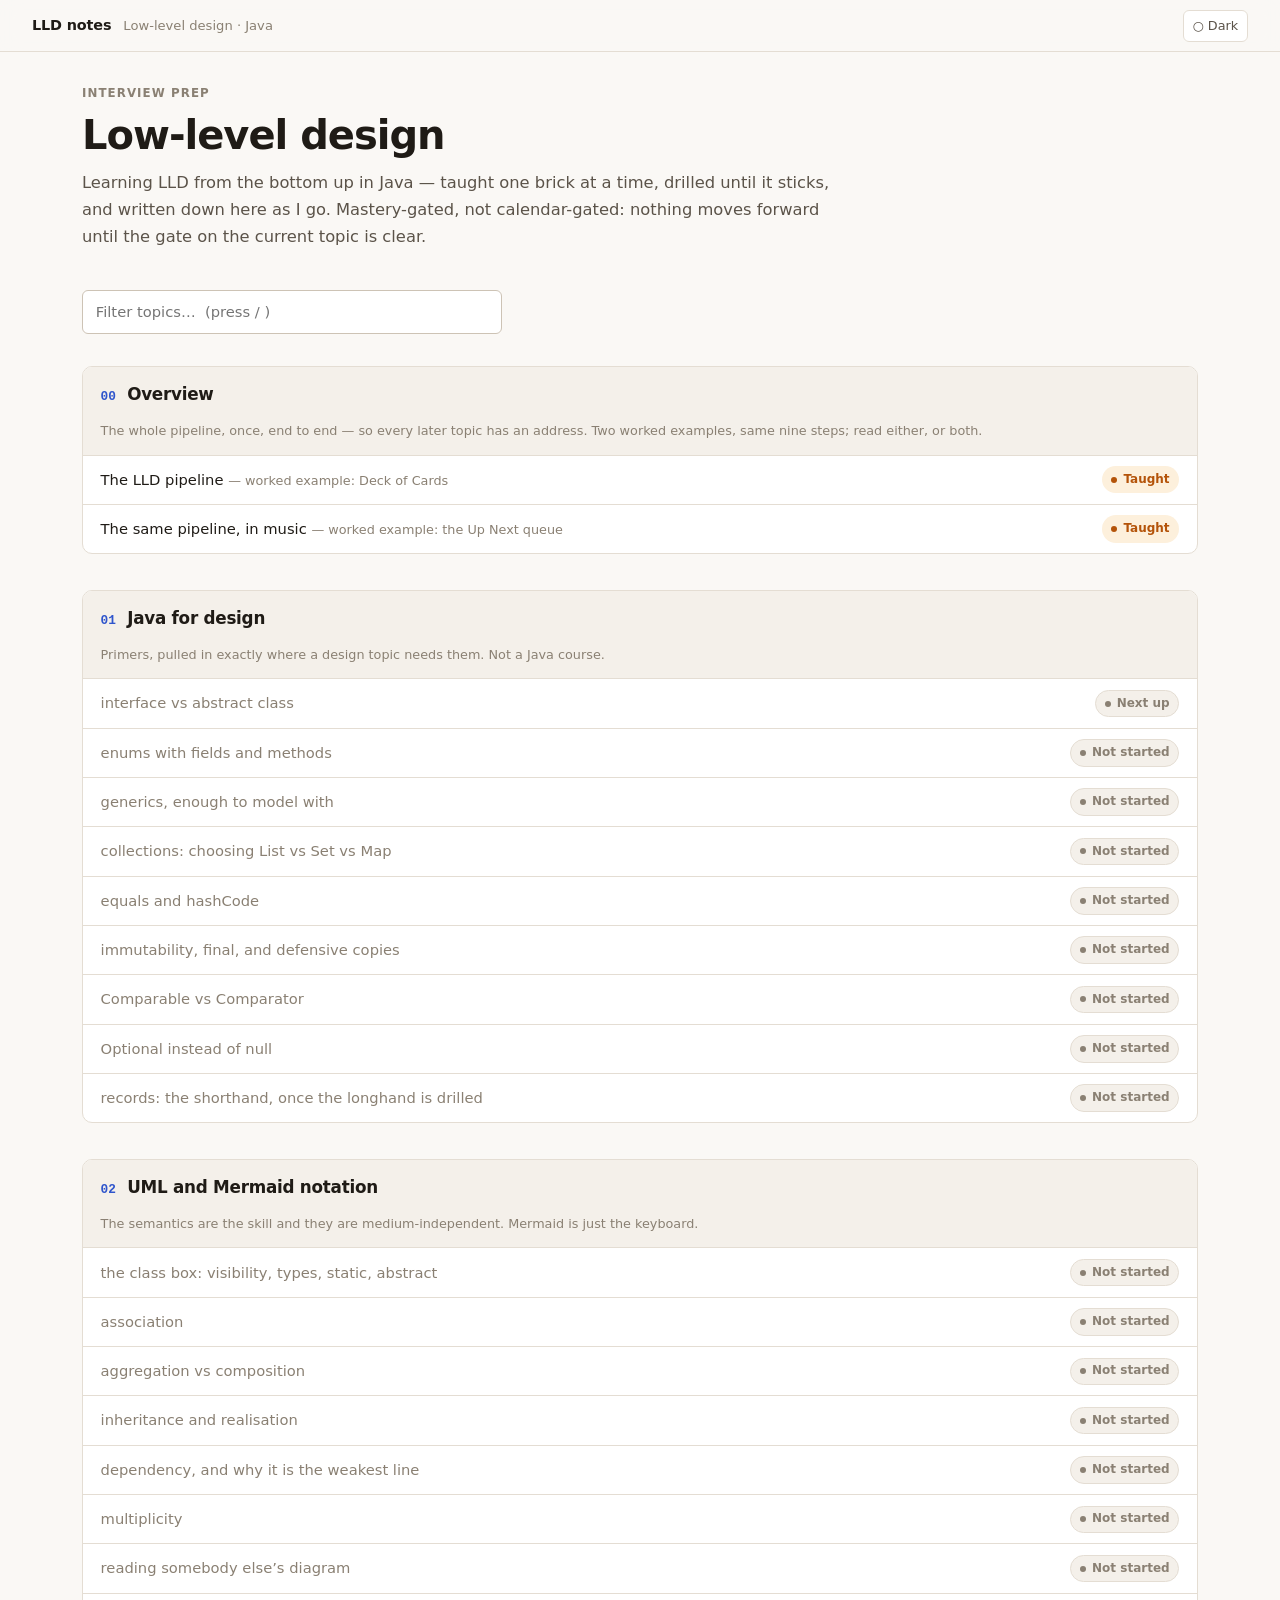
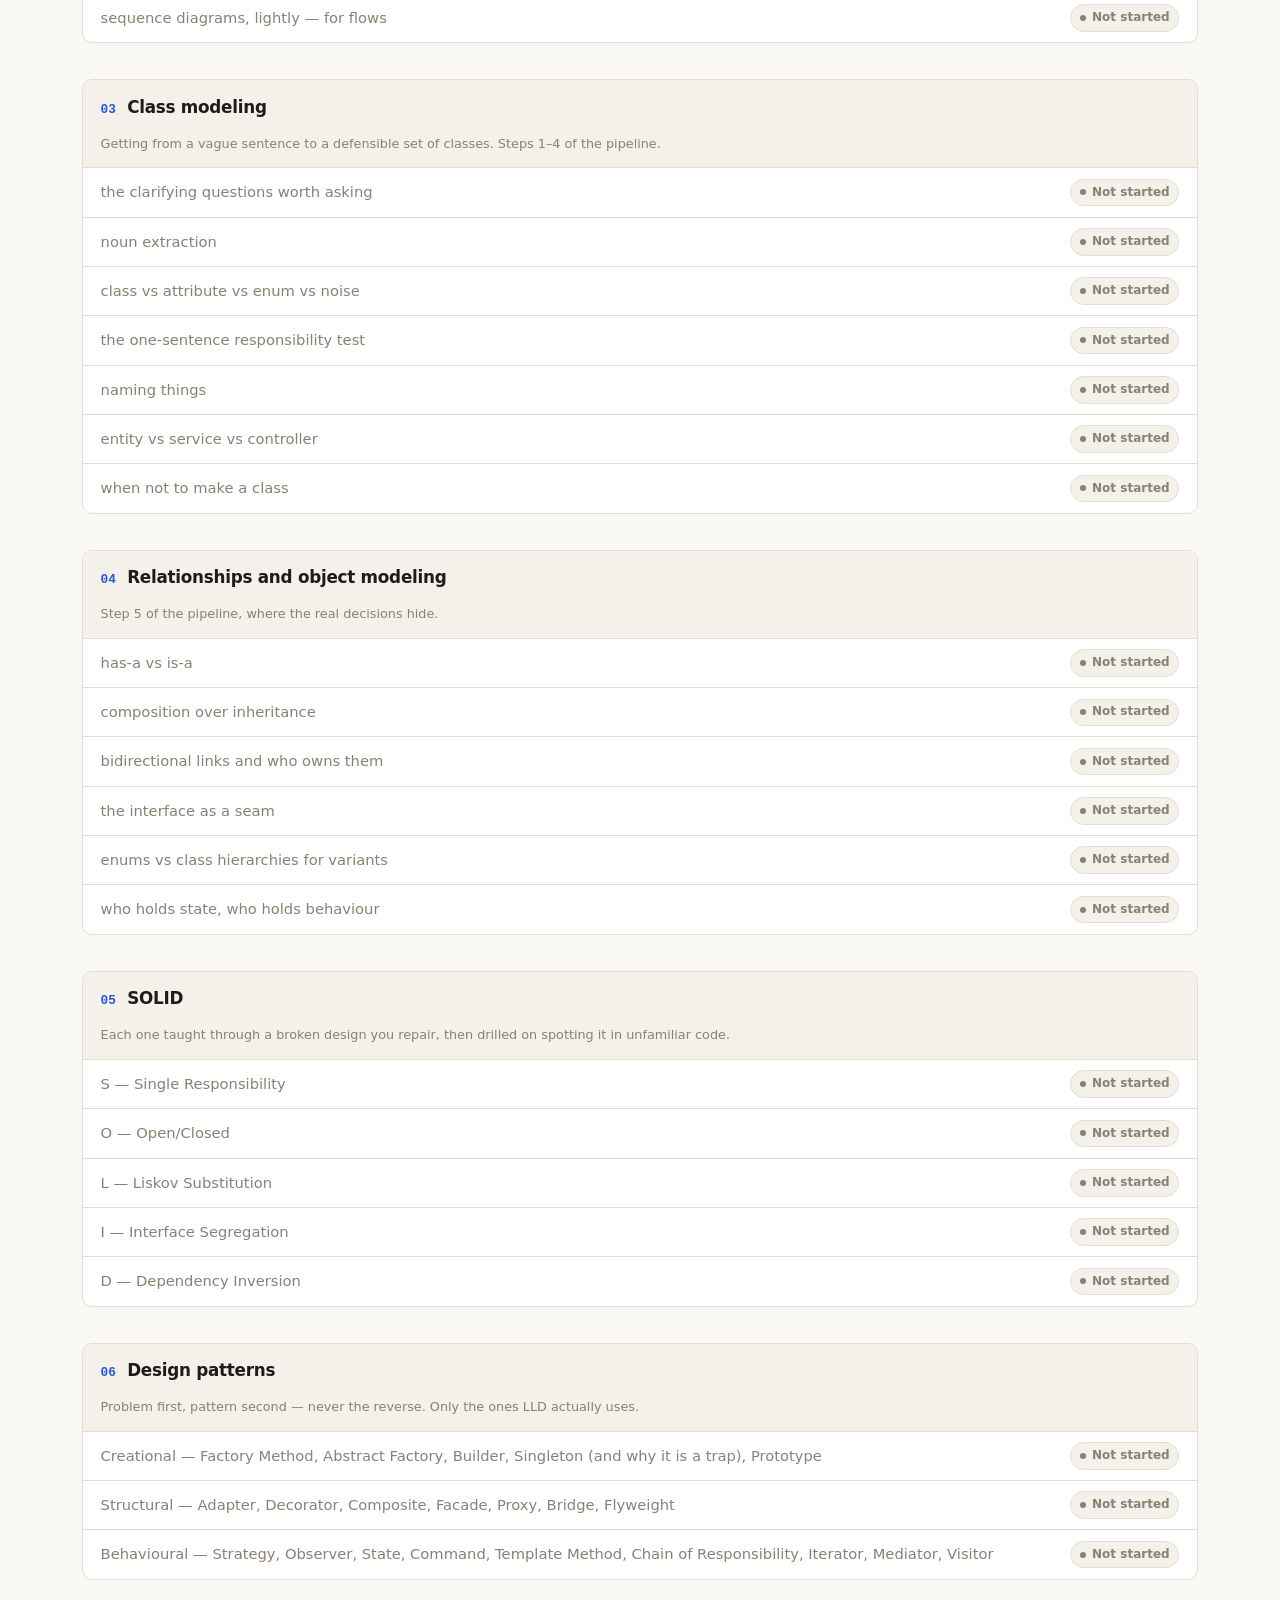
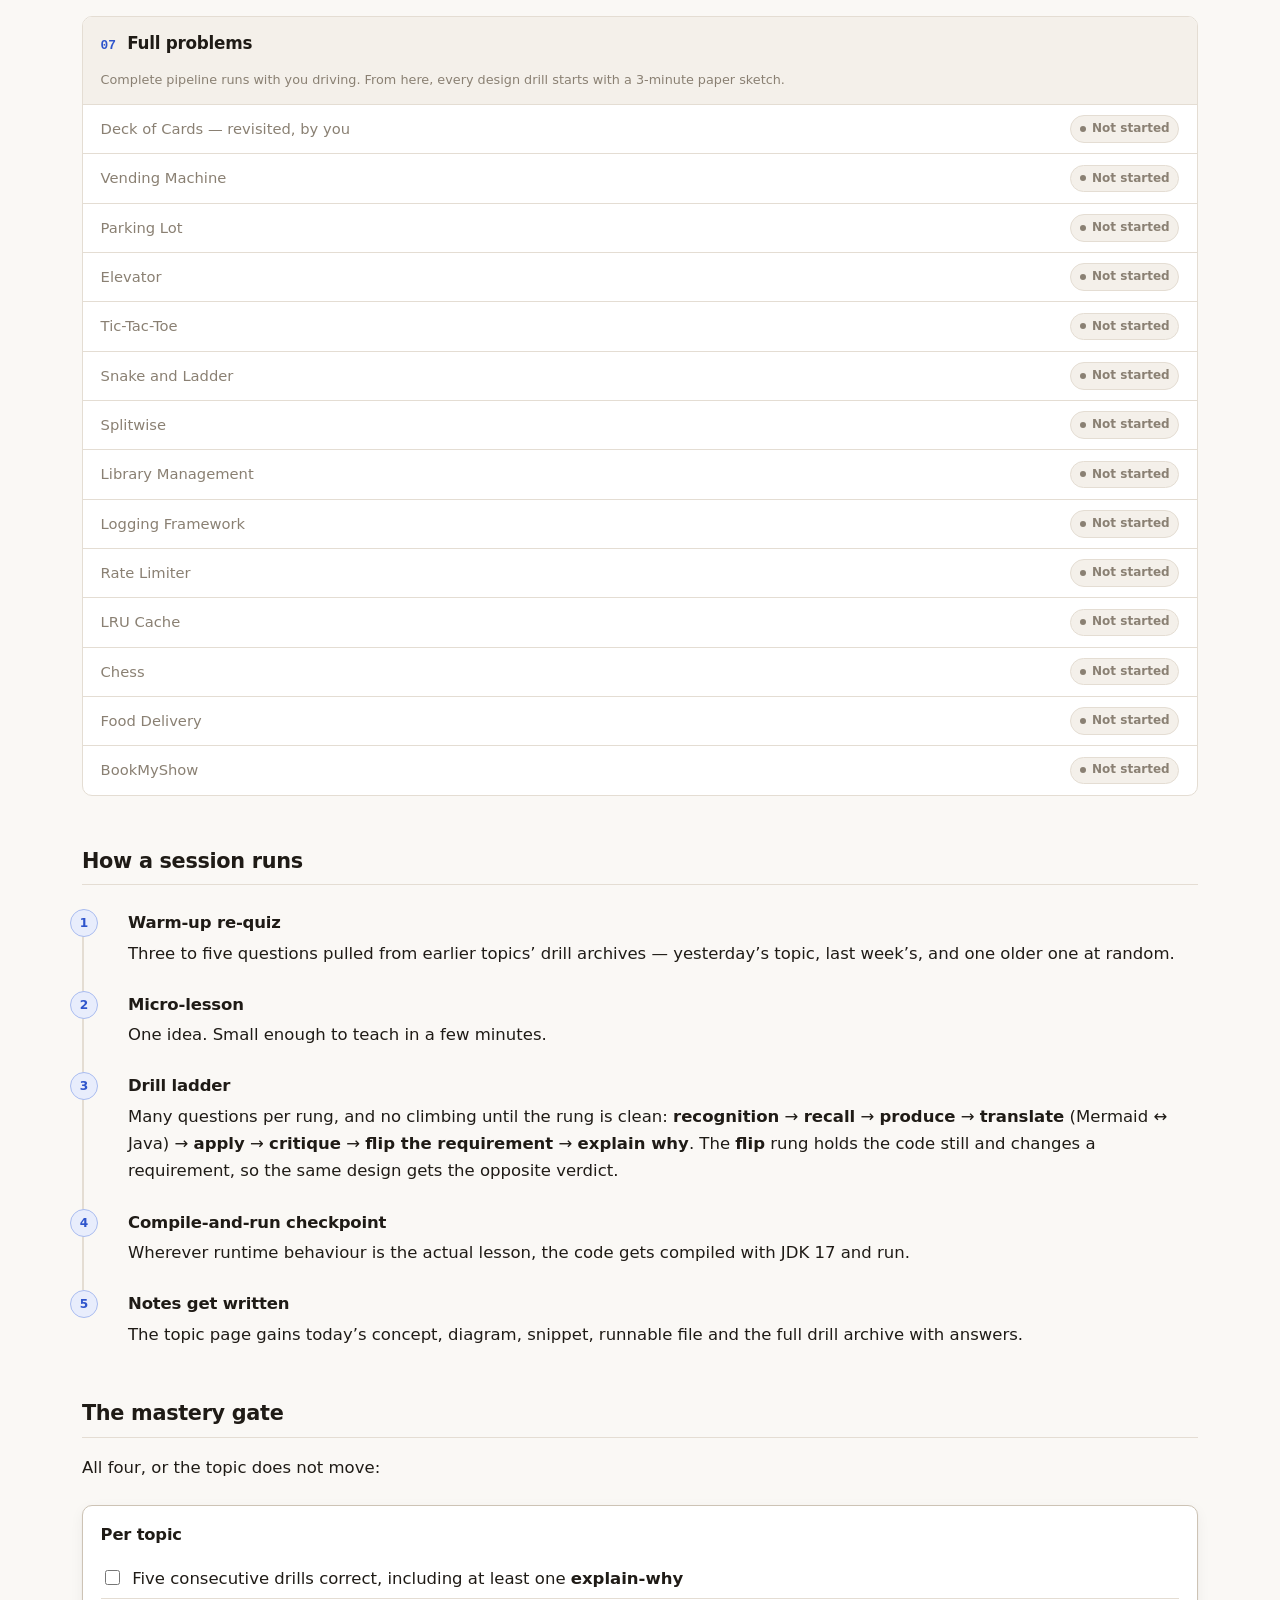
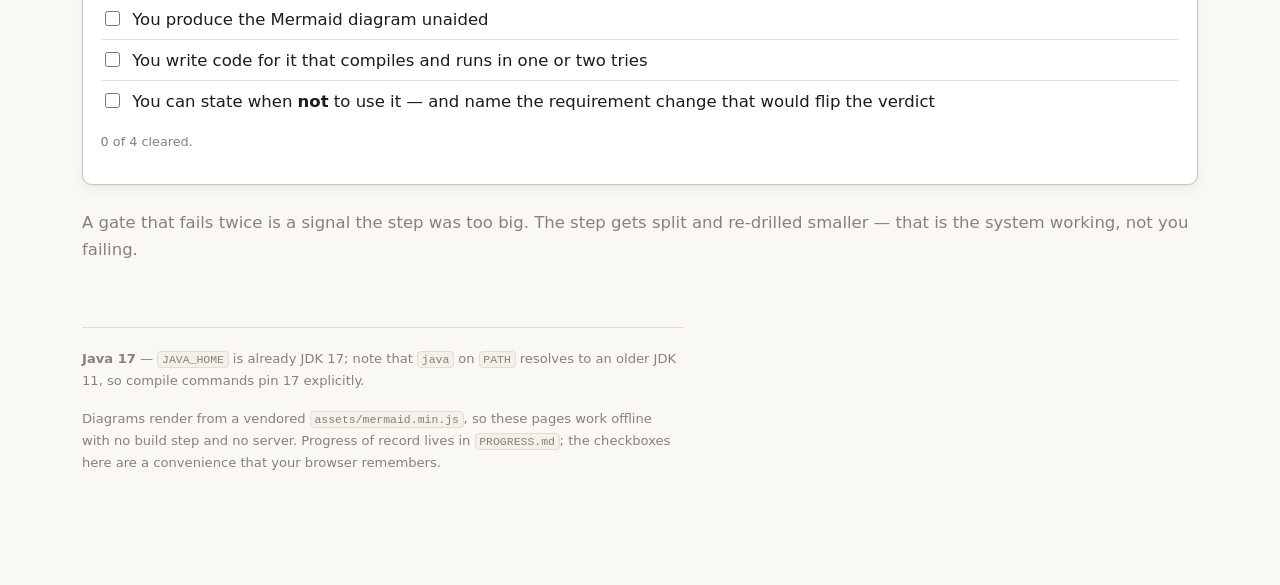
==== commit 50677876: "Make "flip the requirement" a standing part of the notes system Judging the same code twice under di" ====
--- a/interview-prep/system-design/index.html
+++ b/interview-prep/system-design/index.html
@@ -191,7 +191,9 @@
       Many questions per rung, and no climbing until the rung is clean:
       <strong>recognition</strong> &rarr; <strong>recall</strong> &rarr; <strong>produce</strong>
       &rarr; <strong>translate</strong> (Mermaid &harr; Java) &rarr; <strong>apply</strong>
-      &rarr; <strong>critique</strong> &rarr; <strong>explain why</strong>.
+      &rarr; <strong>critique</strong> &rarr; <strong>flip the requirement</strong>
+      &rarr; <strong>explain why</strong>. The <strong>flip</strong> rung holds the code still and
+      changes a requirement, so the same design gets the opposite verdict.
     </li>
     <li>
       <span class="step-name">Compile-and-run checkpoint</span>
@@ -214,7 +216,7 @@
       <li><input type="checkbox" id="g1"><label for="g1">Five consecutive drills correct, including at least one <strong>explain-why</strong></label></li>
       <li><input type="checkbox" id="g2"><label for="g2">You produce the Mermaid diagram unaided</label></li>
       <li><input type="checkbox" id="g3"><label for="g3">You write code for it that compiles and runs in one or two tries</label></li>
-      <li><input type="checkbox" id="g4"><label for="g4">You can state when <strong>not</strong> to use it</label></li>
+      <li><input type="checkbox" id="g4"><label for="g4">You can state when <strong>not</strong> to use it &mdash; and name the requirement change that would flip the verdict</label></li>
     </ul>
     <p class="gate-state"></p>
   </div>
--- a/interview-prep/system-design/assets/notes.css
+++ b/interview-prep/system-design/assets/notes.css
@@ -458,12 +458,38 @@
   color: var(--text-3);
   background: var(--surface-2);
 }
+/* Diagrams keep their natural size and pan sideways instead of scaling to
+   fit. Shrink-to-fit looks tidy on a desktop and is useless on a phone: a
+   700px class diagram squeezed into 317px renders its labels at ~6px. */
 .mermaid {
   padding: 1.25rem .75rem;
   text-align: center;
   overflow-x: auto;
-}
-.mermaid svg { max-width: 100%; height: auto; }
+  -webkit-overflow-scrolling: touch;
+  overscroll-behavior-x: contain;
+}
+.mermaid svg { height: auto; }
+
+.pan-hint {
+  color: var(--accent);
+  font-weight: 600;
+  white-space: nowrap;
+}
+@media (min-width: 700px) {
+  .pan-hint { font-weight: 500; color: var(--text-3); }
+}
+
+/* Prose is capped at 72ch for readability, but a diagram is not prose. On a
+   wide screen let it spill into the gutter that the text column leaves
+   unused, rather than scrolling inside a narrow box for the sake of 40px.
+   The vw term keeps it clear of the sticky TOC rail at every width. */
+@media (min-width: 1040px) {
+  .diagram {
+    width: max-content;
+    min-width: 100%;
+    max-width: min(880px, calc(100vw - 21rem));
+  }
+}
 .mermaid[data-state="pending"],
 .mermaid[data-state="failed"] {
   color: var(--text-3);
@@ -660,6 +686,19 @@
 }
 tbody tr:hover { background: var(--surface-2); }
 
+/* Comparison tables: the verdict sits in column 2, not last, so the column
+   the table exists for survives a narrow screen without scrolling. */
+.compare td.v-same,
+.compare td.v-diff {
+  font-size: .78rem;
+  font-weight: 650;
+  white-space: nowrap;
+}
+.compare td.v-same { color: var(--text-3); }
+.compare td.v-diff { color: var(--accent); }
+.compare tr.row-diff { background: var(--accent-soft); }
+.compare tr.row-diff:hover { background: var(--accent-soft); }
+
 /* ---------- on-page TOC ---------- */
 
 .toc {
